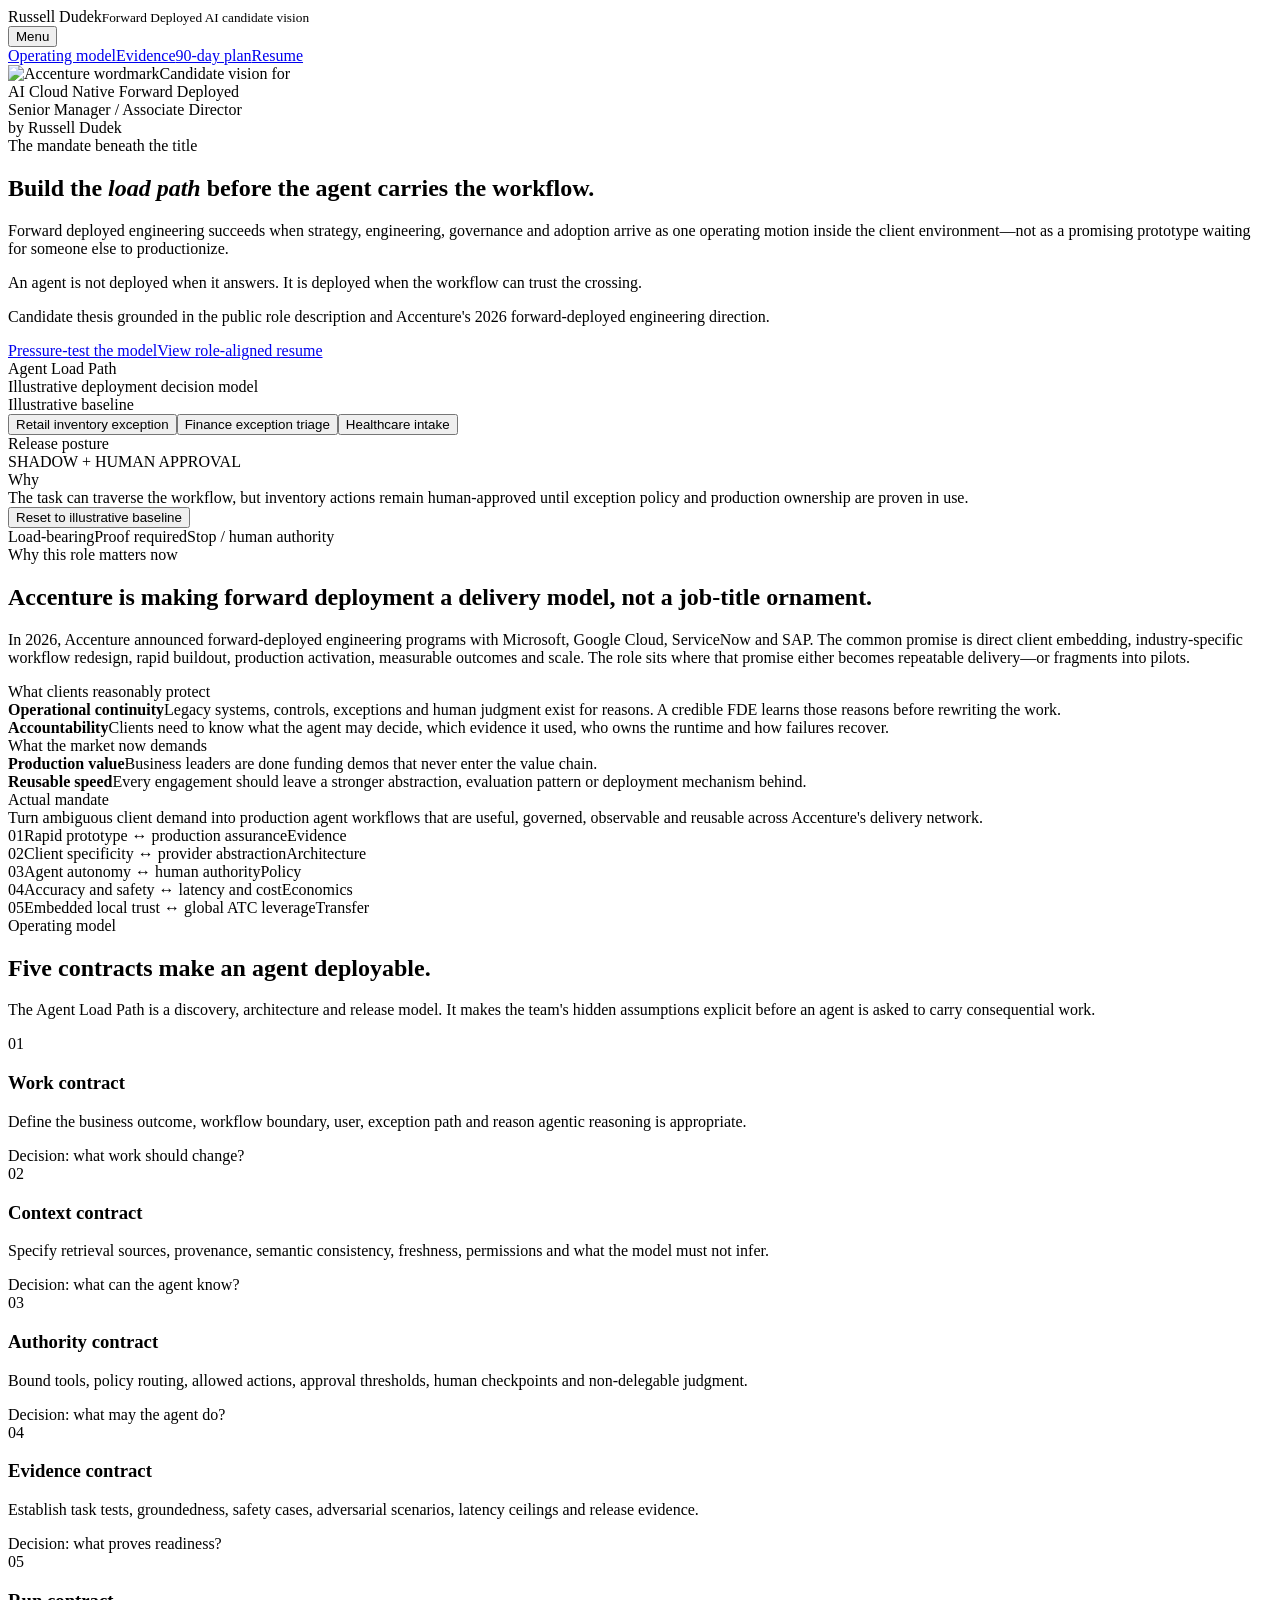
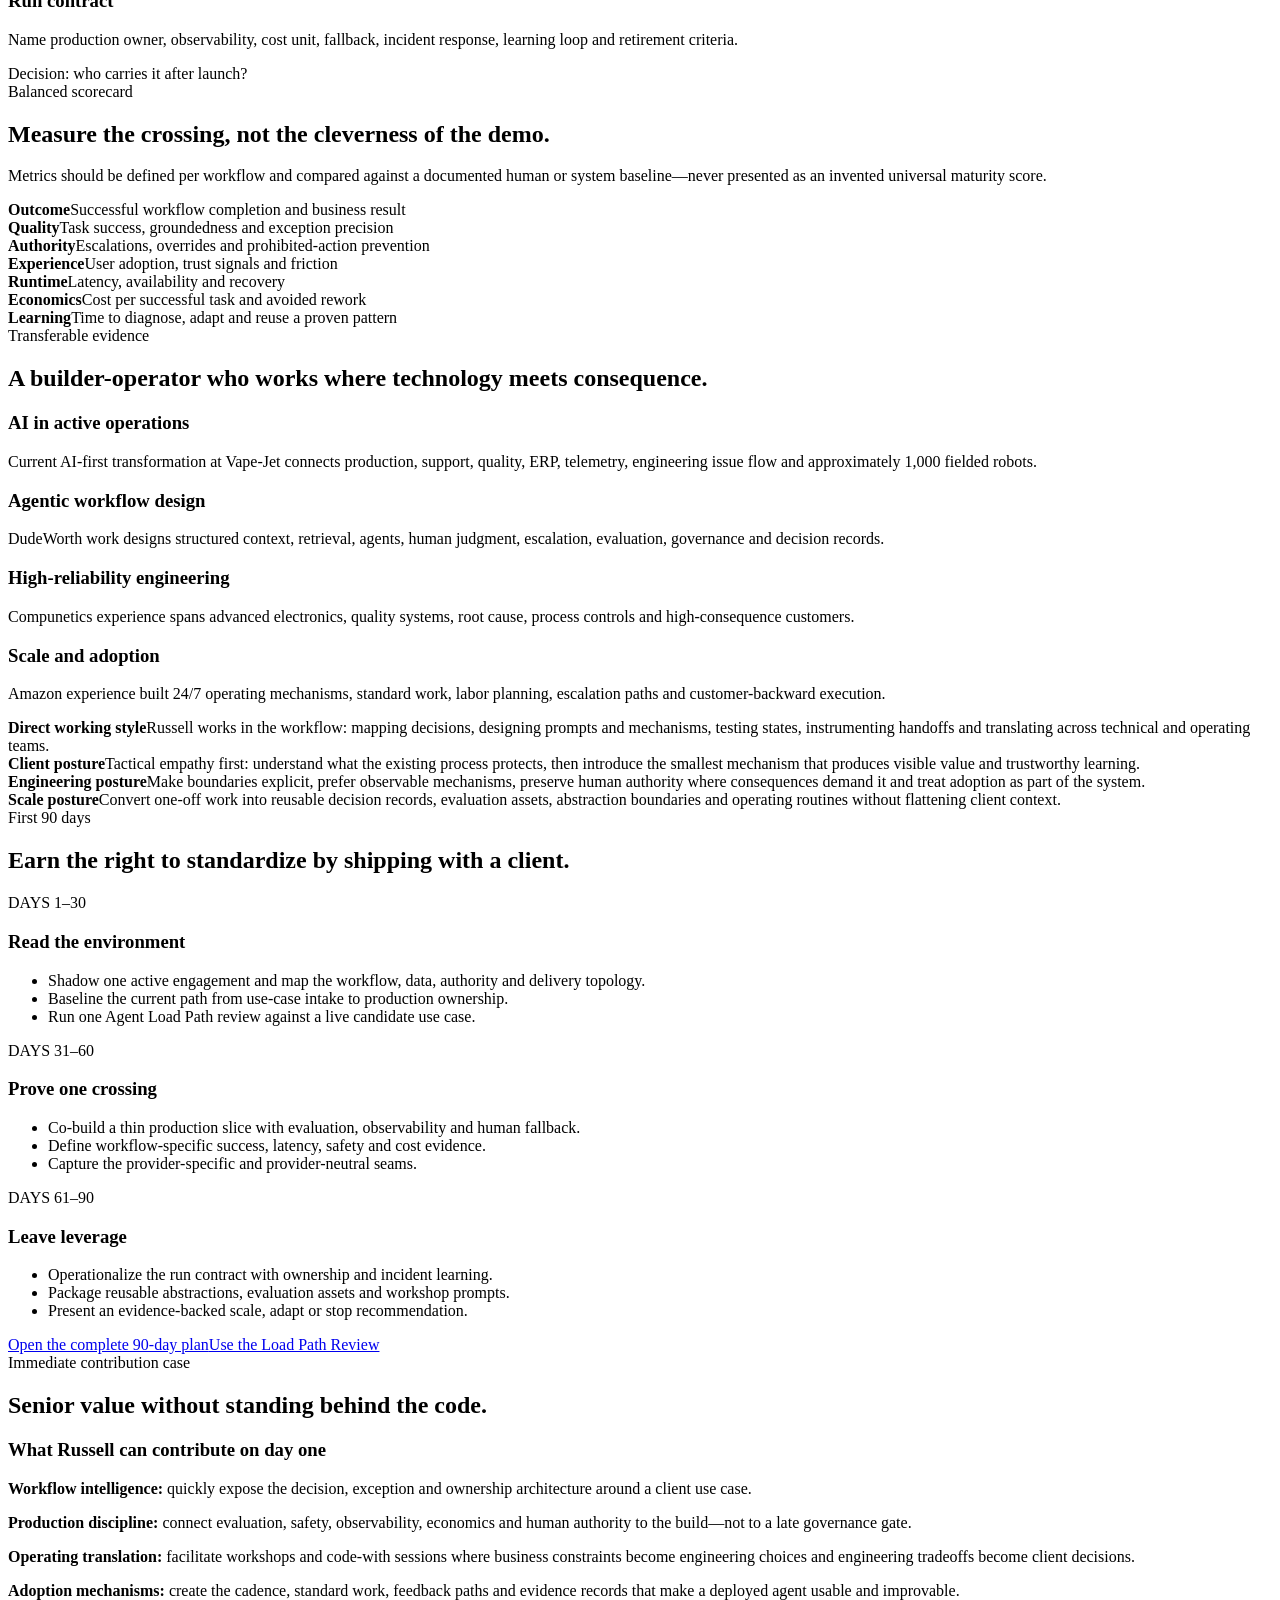
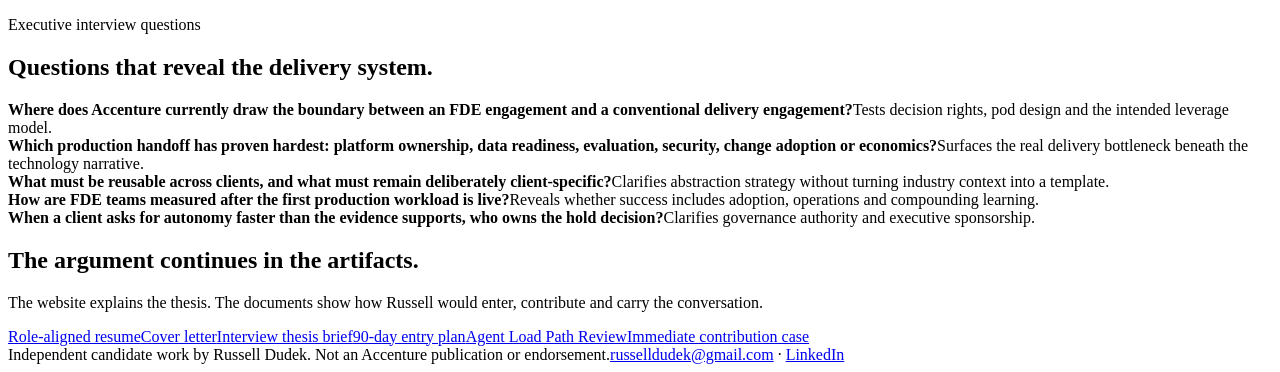
==== index.html @ 2dbcb5f0 "Add Accenture candidate vision" ====
<!doctype html><html lang="en"><head><meta charset="utf-8"><meta name="viewport" content="width=device-width,initial-scale=1"><meta name="theme-color" content="#A100FF"><title>Russell Dudek | Accenture Forward Deployed AI Candidate Vision</title><meta name="description" content="An independent candidate vision for converting enterprise AI ambition into governed production workflows."><link rel="stylesheet" href="styles.css"></head><body><header class="site-header"><div class="shell nav"><div class="candidate-id">Russell Dudek<small>Forward Deployed AI candidate vision</small></div><button class="menu-button" aria-expanded="false" aria-controls="nav-links">Menu</button><nav id="nav-links" class="nav-links"><a href="index.html#model">Operating model</a><a href="index.html#evidence">Evidence</a><a href="90-day-plan.html">90-day plan</a><a href="resume.html">Resume</a></nav></div></header>
<main><section class="hero"><div class="shell"><div class="employer-lockup"><img src="assets/brand/accenture-wordmark.svg" alt="Accenture wordmark"><span>Candidate vision for<br>AI Cloud Native Forward Deployed<br>Senior Manager / Associate Director<br>by Russell Dudek</span></div><div class="hero-grid"><div><div class="eyebrow">The mandate beneath the title</div><h1>Build the <em>load path</em> before the agent carries the workflow.</h1><p class="hero-lede">Forward deployed engineering succeeds when strategy, engineering, governance and adoption arrive as one operating motion inside the client environment—not as a promising prototype waiting for someone else to productionize.</p><div class="thesis">An agent is not deployed when it answers. It is deployed when the workflow can trust the crossing.</div><p class="subtle">Candidate thesis grounded in the public role description and Accenture's 2026 forward-deployed engineering direction.</p><div class="hero-actions"><a class="button primary" href="#model">Pressure-test the model</a><a class="button secondary" href="resume.html">View role-aligned resume</a></div></div>
<div class="bridge-console" aria-label="Interactive Agent Load Path"><div class="console-top"><div><div class="console-title">Agent Load Path</div><div class="subtle">Illustrative deployment decision model</div></div><div class="baseline">Illustrative baseline</div></div><div class="scenario-controls" role="group" aria-label="Choose a workflow scenario"><button class="scenario-button" data-scenario="retail" aria-pressed="true">Retail inventory exception</button><button class="scenario-button" data-scenario="finance" aria-pressed="false">Finance exception triage</button><button class="scenario-button" data-scenario="health" aria-pressed="false">Healthcare intake</button></div><div class="bridge-stage" data-posture="human"><div class="deck"></div><div class="contract-piers"><div class="pier" data-state="ready" data-short="WORK"></div><div class="pier" data-state="ready" data-short="CONTEXT"></div><div class="pier" data-state="watch" data-short="AUTHORITY"></div><div class="pier" data-state="ready" data-short="EVIDENCE"></div><div class="pier" data-state="watch" data-short="RUN"></div></div><div class="load-pulse" aria-hidden="true"></div><div class="human-ramp" aria-hidden="true"></div></div><div class="posture-panel"><div><div class="posture-label">Release posture</div><div class="posture-value watch">SHADOW + HUMAN APPROVAL</div></div><div><div class="posture-label">Why</div><div class="contract-readout">The task can traverse the workflow, but inventory actions remain human-approved until exception policy and production ownership are proven in use.</div></div></div><button class="reset">Reset to illustrative baseline</button><div class="legend"><span><i class="r"></i>Load-bearing</span><span><i class="w"></i>Proof required</span><span><i class="h"></i>Stop / human authority</span></div></div></div></div></section>
<section class="section tint"><div class="shell"><div class="section-kicker">Why this role matters now</div><h2>Accenture is making forward deployment a delivery model, not a job-title ornament.</h2><p class="section-intro">In 2026, Accenture announced forward-deployed engineering programs with Microsoft, Google Cloud, ServiceNow and SAP. The common promise is direct client embedding, industry-specific workflow redesign, rapid buildout, production activation, measurable outcomes and scale. The role sits where that promise either becomes repeatable delivery—or fragments into pilots.</p><div class="pressure-line"><div class="label">What clients reasonably protect</div><div class="detail"><div><strong>Operational continuity</strong>Legacy systems, controls, exceptions and human judgment exist for reasons. A credible FDE learns those reasons before rewriting the work.</div><div><strong>Accountability</strong>Clients need to know what the agent may decide, which evidence it used, who owns the runtime and how failures recover.</div></div></div><div class="pressure-line"><div class="label">What the market now demands</div><div class="detail"><div><strong>Production value</strong>Business leaders are done funding demos that never enter the value chain.</div><div><strong>Reusable speed</strong>Every engagement should leave a stronger abstraction, evaluation pattern or deployment mechanism behind.</div></div></div></div></section>
<section class="section"><div class="shell mandate"><div><div class="section-kicker">Actual mandate</div><div class="mandate-statement">Turn ambiguous client demand into production agent workflows that are useful, governed, observable and reusable across Accenture's delivery network.</div></div><div class="tension-stack"><div class="tension"><span class="n">01</span><span class="pair">Rapid prototype ↔ production assurance</span><span class="bridge-word">Evidence</span></div><div class="tension"><span class="n">02</span><span class="pair">Client specificity ↔ provider abstraction</span><span class="bridge-word">Architecture</span></div><div class="tension"><span class="n">03</span><span class="pair">Agent autonomy ↔ human authority</span><span class="bridge-word">Policy</span></div><div class="tension"><span class="n">04</span><span class="pair">Accuracy and safety ↔ latency and cost</span><span class="bridge-word">Economics</span></div><div class="tension"><span class="n">05</span><span class="pair">Embedded local trust ↔ global ATC leverage</span><span class="bridge-word">Transfer</span></div></div></div></section>
<section id="model" class="section tint"><div class="shell"><div class="section-kicker">Operating model</div><h2>Five contracts make an agent deployable.</h2><p class="section-intro">The Agent Load Path is a discovery, architecture and release model. It makes the team's hidden assumptions explicit before an agent is asked to carry consequential work.</p><div class="contracts"><div class="contract-row"><div class="num">01</div><h3>Work contract</h3><p>Define the business outcome, workflow boundary, user, exception path and reason agentic reasoning is appropriate.</p><div class="decision">Decision: what work should change?</div></div><div class="contract-row"><div class="num">02</div><h3>Context contract</h3><p>Specify retrieval sources, provenance, semantic consistency, freshness, permissions and what the model must not infer.</p><div class="decision">Decision: what can the agent know?</div></div><div class="contract-row"><div class="num">03</div><h3>Authority contract</h3><p>Bound tools, policy routing, allowed actions, approval thresholds, human checkpoints and non-delegable judgment.</p><div class="decision">Decision: what may the agent do?</div></div><div class="contract-row"><div class="num">04</div><h3>Evidence contract</h3><p>Establish task tests, groundedness, safety cases, adversarial scenarios, latency ceilings and release evidence.</p><div class="decision">Decision: what proves readiness?</div></div><div class="contract-row"><div class="num">05</div><h3>Run contract</h3><p>Name production owner, observability, cost unit, fallback, incident response, learning loop and retirement criteria.</p><div class="decision">Decision: who carries it after launch?</div></div></div></div></section>
<section class="section dark"><div class="shell"><div class="section-kicker">Balanced scorecard</div><h2>Measure the crossing, not the cleverness of the demo.</h2><p class="section-intro">Metrics should be defined per workflow and compared against a documented human or system baseline—never presented as an invented universal maturity score.</p><div class="scorecard"><div class="metric"><b>Outcome</b><span>Successful workflow completion and business result</span></div><div class="metric"><b>Quality</b><span>Task success, groundedness and exception precision</span></div><div class="metric"><b>Authority</b><span>Escalations, overrides and prohibited-action prevention</span></div><div class="metric"><b>Experience</b><span>User adoption, trust signals and friction</span></div><div class="metric"><b>Runtime</b><span>Latency, availability and recovery</span></div><div class="metric"><b>Economics</b><span>Cost per successful task and avoided rework</span></div><div class="metric"><b>Learning</b><span>Time to diagnose, adapt and reuse a proven pattern</span></div></div></div></section>
<section id="evidence" class="section"><div class="shell"><div class="section-kicker">Transferable evidence</div><h2>A builder-operator who works where technology meets consequence.</h2><div class="proof-map"><div class="proof-rail"><div class="proof-item"><h3>AI in active operations</h3><p>Current AI-first transformation at Vape-Jet connects production, support, quality, ERP, telemetry, engineering issue flow and approximately 1,000 fielded robots.</p></div><div class="proof-item"><h3>Agentic workflow design</h3><p>DudeWorth work designs structured context, retrieval, agents, human judgment, escalation, evaluation, governance and decision records.</p></div><div class="proof-item"><h3>High-reliability engineering</h3><p>Compunetics experience spans advanced electronics, quality systems, root cause, process controls and high-consequence customers.</p></div><div class="proof-item"><h3>Scale and adoption</h3><p>Amazon experience built 24/7 operating mechanisms, standard work, labor planning, escalation paths and customer-backward execution.</p></div></div><div class="evidence-table"><div class="evidence-row"><b>Direct working style</b><span>Russell works in the workflow: mapping decisions, designing prompts and mechanisms, testing states, instrumenting handoffs and translating across technical and operating teams.</span></div><div class="evidence-row"><b>Client posture</b><span>Tactical empathy first: understand what the existing process protects, then introduce the smallest mechanism that produces visible value and trustworthy learning.</span></div><div class="evidence-row"><b>Engineering posture</b><span>Make boundaries explicit, prefer observable mechanisms, preserve human authority where consequences demand it and treat adoption as part of the system.</span></div><div class="evidence-row"><b>Scale posture</b><span>Convert one-off work into reusable decision records, evaluation assets, abstraction boundaries and operating routines without flattening client context.</span></div></div></div></div></section>
<section class="section tint"><div class="shell"><div class="section-kicker">First 90 days</div><h2>Earn the right to standardize by shipping with a client.</h2><div class="timeline"><div class="phase"><div class="days">DAYS 1–30</div><h3>Read the environment</h3><ul><li>Shadow one active engagement and map the workflow, data, authority and delivery topology.</li><li>Baseline the current path from use-case intake to production ownership.</li><li>Run one Agent Load Path review against a live candidate use case.</li></ul></div><div class="phase"><div class="days">DAYS 31–60</div><h3>Prove one crossing</h3><ul><li>Co-build a thin production slice with evaluation, observability and human fallback.</li><li>Define workflow-specific success, latency, safety and cost evidence.</li><li>Capture the provider-specific and provider-neutral seams.</li></ul></div><div class="phase"><div class="days">DAYS 61–90</div><h3>Leave leverage</h3><ul><li>Operationalize the run contract with ownership and incident learning.</li><li>Package reusable abstractions, evaluation assets and workshop prompts.</li><li>Present an evidence-backed scale, adapt or stop recommendation.</li></ul></div></div><div class="hero-actions"><a class="button primary" href="90-day-plan.html">Open the complete 90-day plan</a><a class="button" href="agent-load-path-review.html">Use the Load Path Review</a></div></div></section>
<section class="section"><div class="shell"><div class="section-kicker">Immediate contribution case</div><h2>Senior value without standing behind the code.</h2><div class="affirmative-case"><h3>What Russell can contribute on day one</h3><div><p><b>Workflow intelligence:</b> quickly expose the decision, exception and ownership architecture around a client use case.</p><p><b>Production discipline:</b> connect evaluation, safety, observability, economics and human authority to the build—not to a late governance gate.</p><p><b>Operating translation:</b> facilitate workshops and code-with sessions where business constraints become engineering choices and engineering tradeoffs become client decisions.</p><p><b>Adoption mechanisms:</b> create the cadence, standard work, feedback paths and evidence records that make a deployed agent usable and improvable.</p></div></div></div></section>
<section class="section tint"><div class="shell"><div class="section-kicker">Executive interview questions</div><h2>Questions that reveal the delivery system.</h2><div class="question-list"><div class="question"><div><b>Where does Accenture currently draw the boundary between an FDE engagement and a conventional delivery engagement?</b><span>Tests decision rights, pod design and the intended leverage model.</span></div></div><div class="question"><div><b>Which production handoff has proven hardest: platform ownership, data readiness, evaluation, security, change adoption or economics?</b><span>Surfaces the real delivery bottleneck beneath the technology narrative.</span></div></div><div class="question"><div><b>What must be reusable across clients, and what must remain deliberately client-specific?</b><span>Clarifies abstraction strategy without turning industry context into a template.</span></div></div><div class="question"><div><b>How are FDE teams measured after the first production workload is live?</b><span>Reveals whether success includes adoption, operations and compounding learning.</span></div></div><div class="question"><div><b>When a client asks for autonomy faster than the evidence supports, who owns the hold decision?</b><span>Clarifies governance authority and executive sponsorship.</span></div></div></div></div></section>
<section class="cta-band"><div class="shell cta-grid"><div><h2>The argument continues in the artifacts.</h2><p>The website explains the thesis. The documents show how Russell would enter, contribute and carry the conversation.</p></div><div class="cta-links"><a href="resume.html">Role-aligned resume</a><a href="cover-letter.html">Cover letter</a><a href="interview-brief.html">Interview thesis brief</a><a href="90-day-plan.html">90-day entry plan</a><a href="agent-load-path-review.html">Agent Load Path Review</a><a href="contribution-case.html">Immediate contribution case</a></div></div></section></main><footer class="footer"><div class="shell footer-grid"><span>Independent candidate work by Russell Dudek. Not an Accenture publication or endorsement.</span><span><a href="mailto:russelldudek@gmail.com">russelldudek@gmail.com</a> · <a href="https://www.linkedin.com/in/russelldudek">LinkedIn</a></span></div></footer><script src="app.js"></script></body></html>
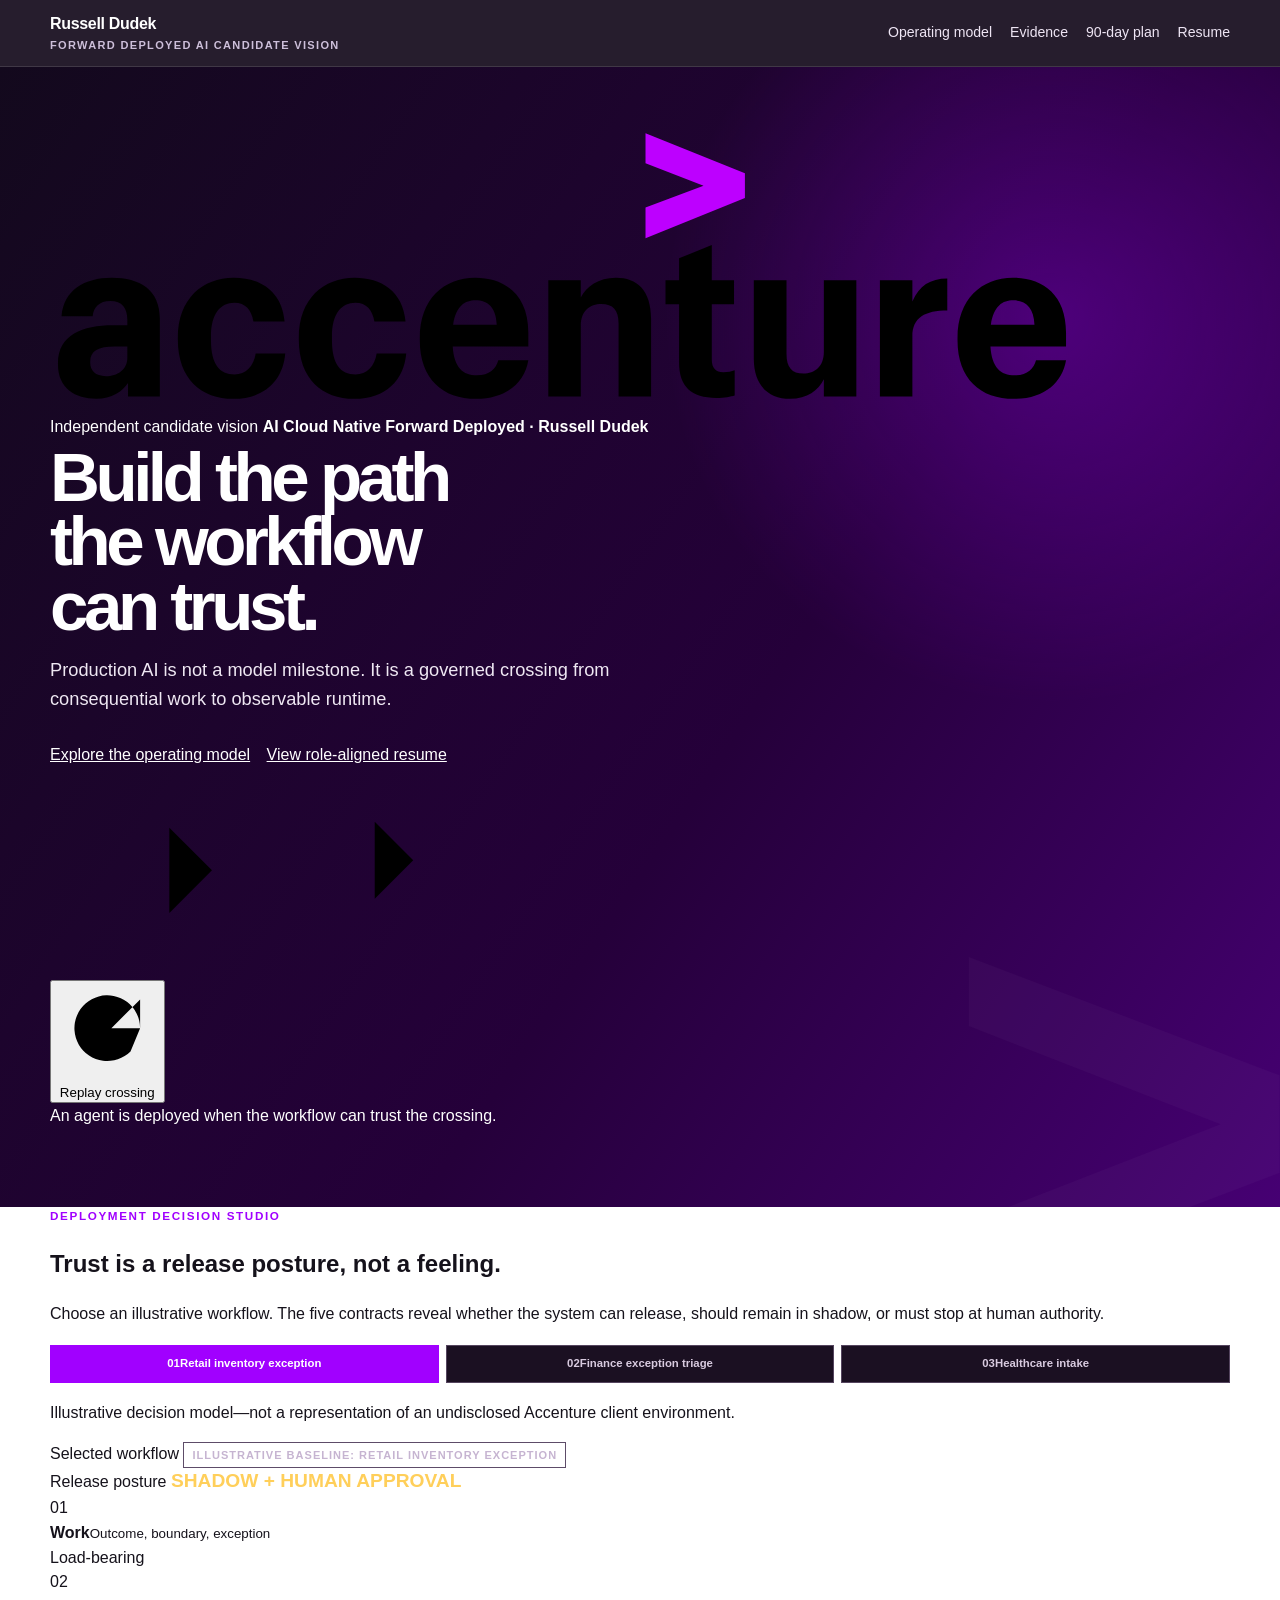
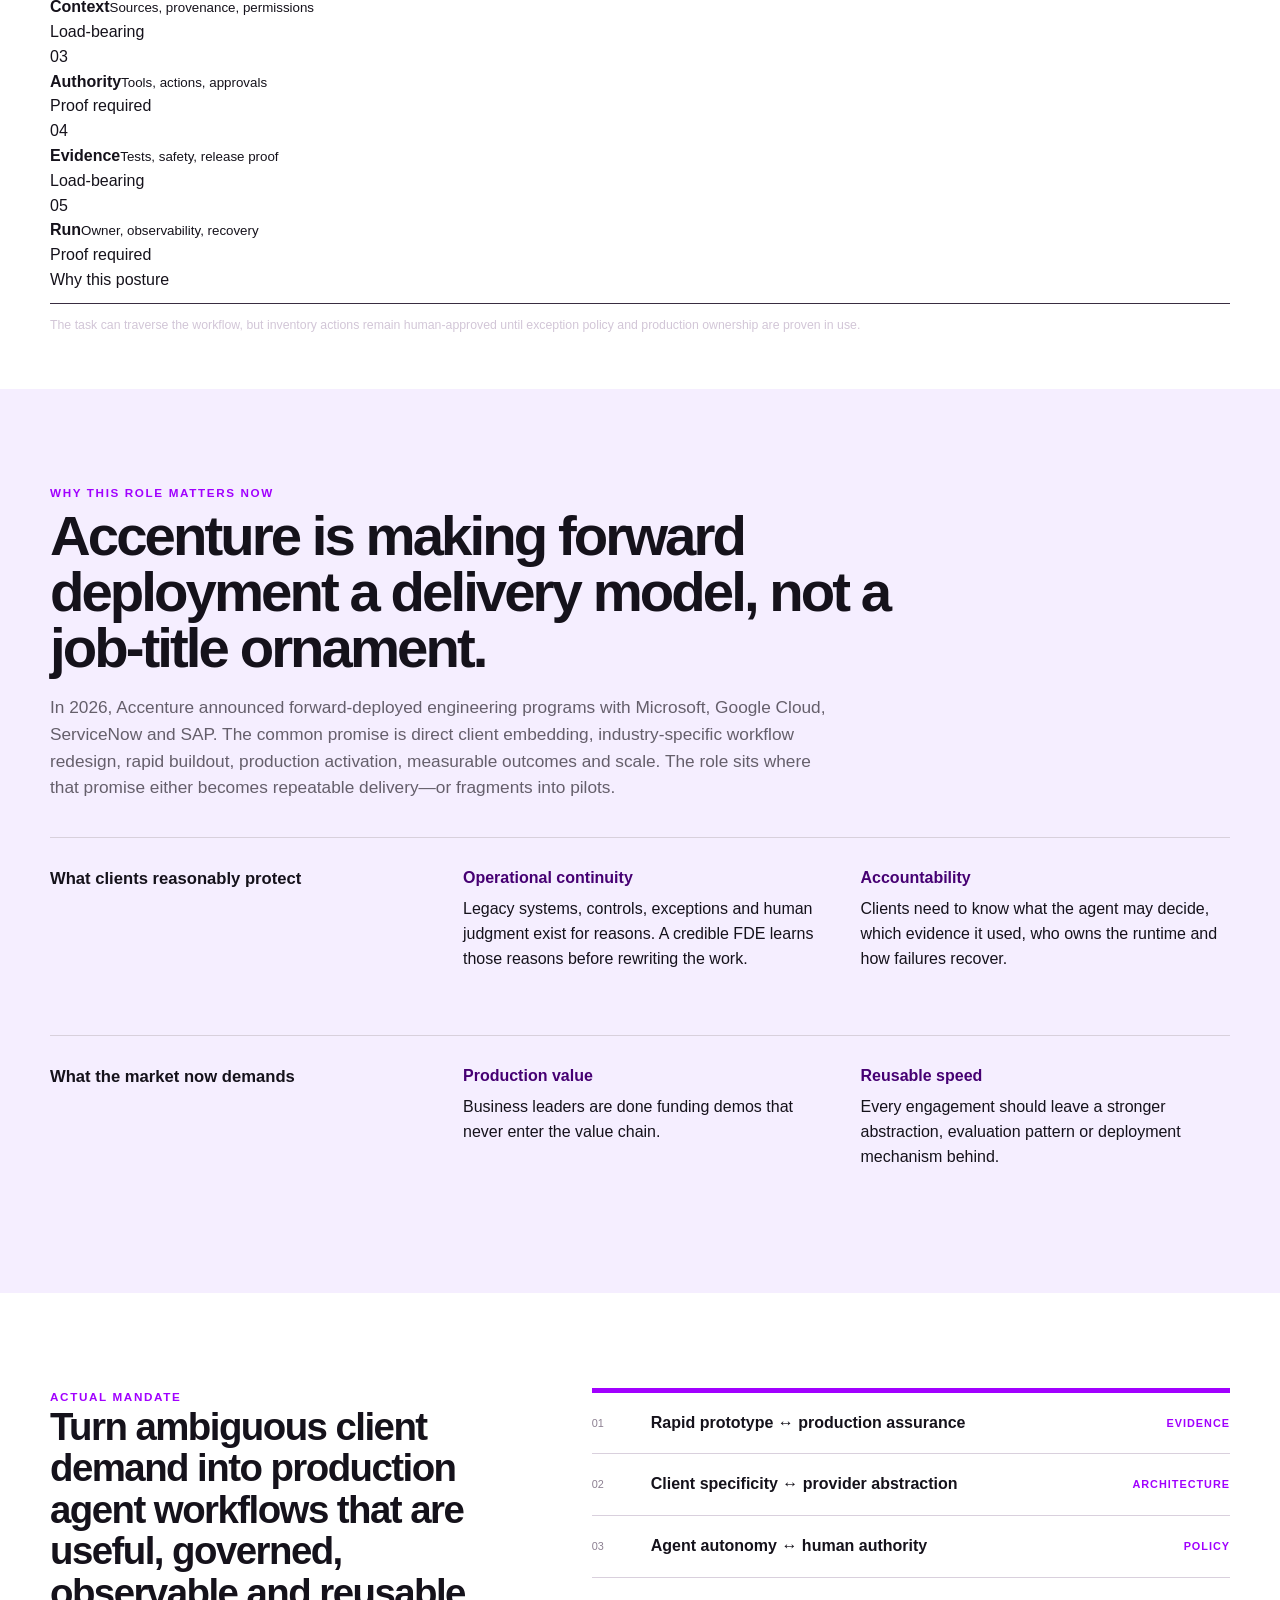
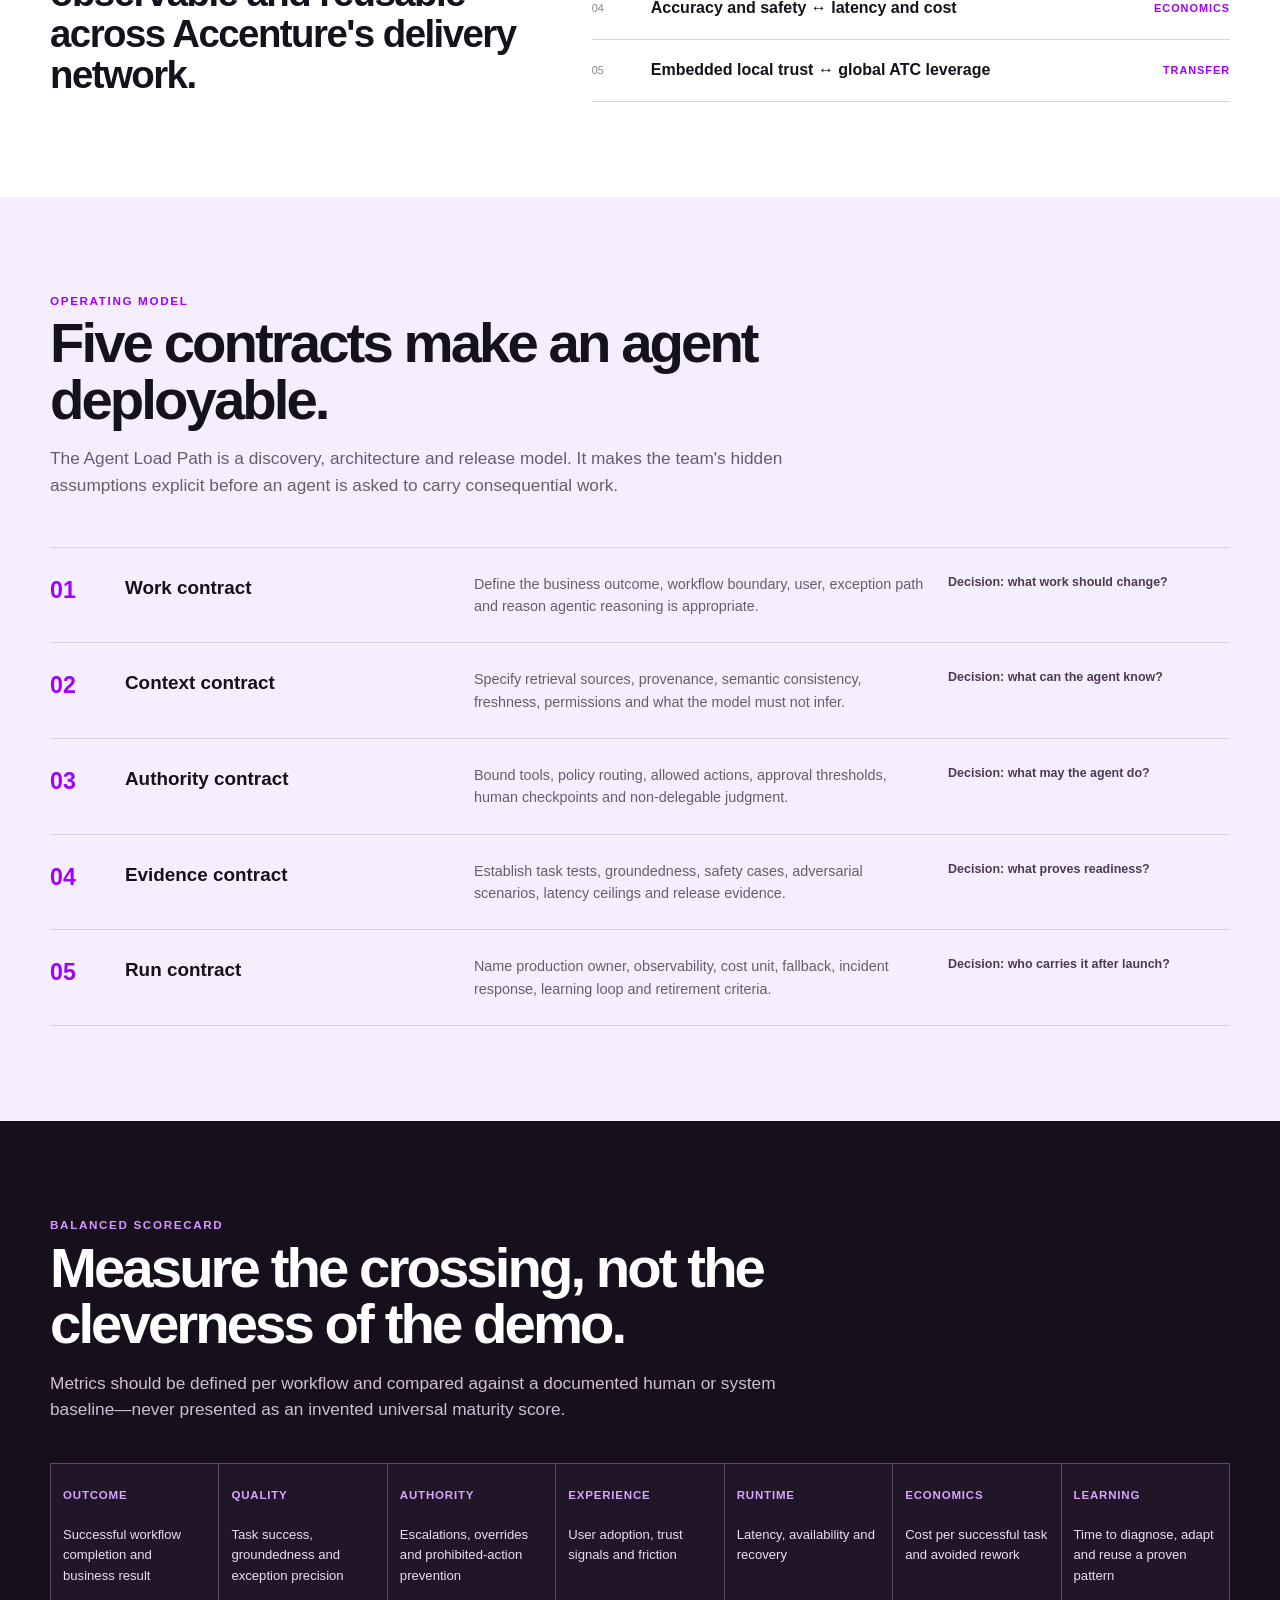
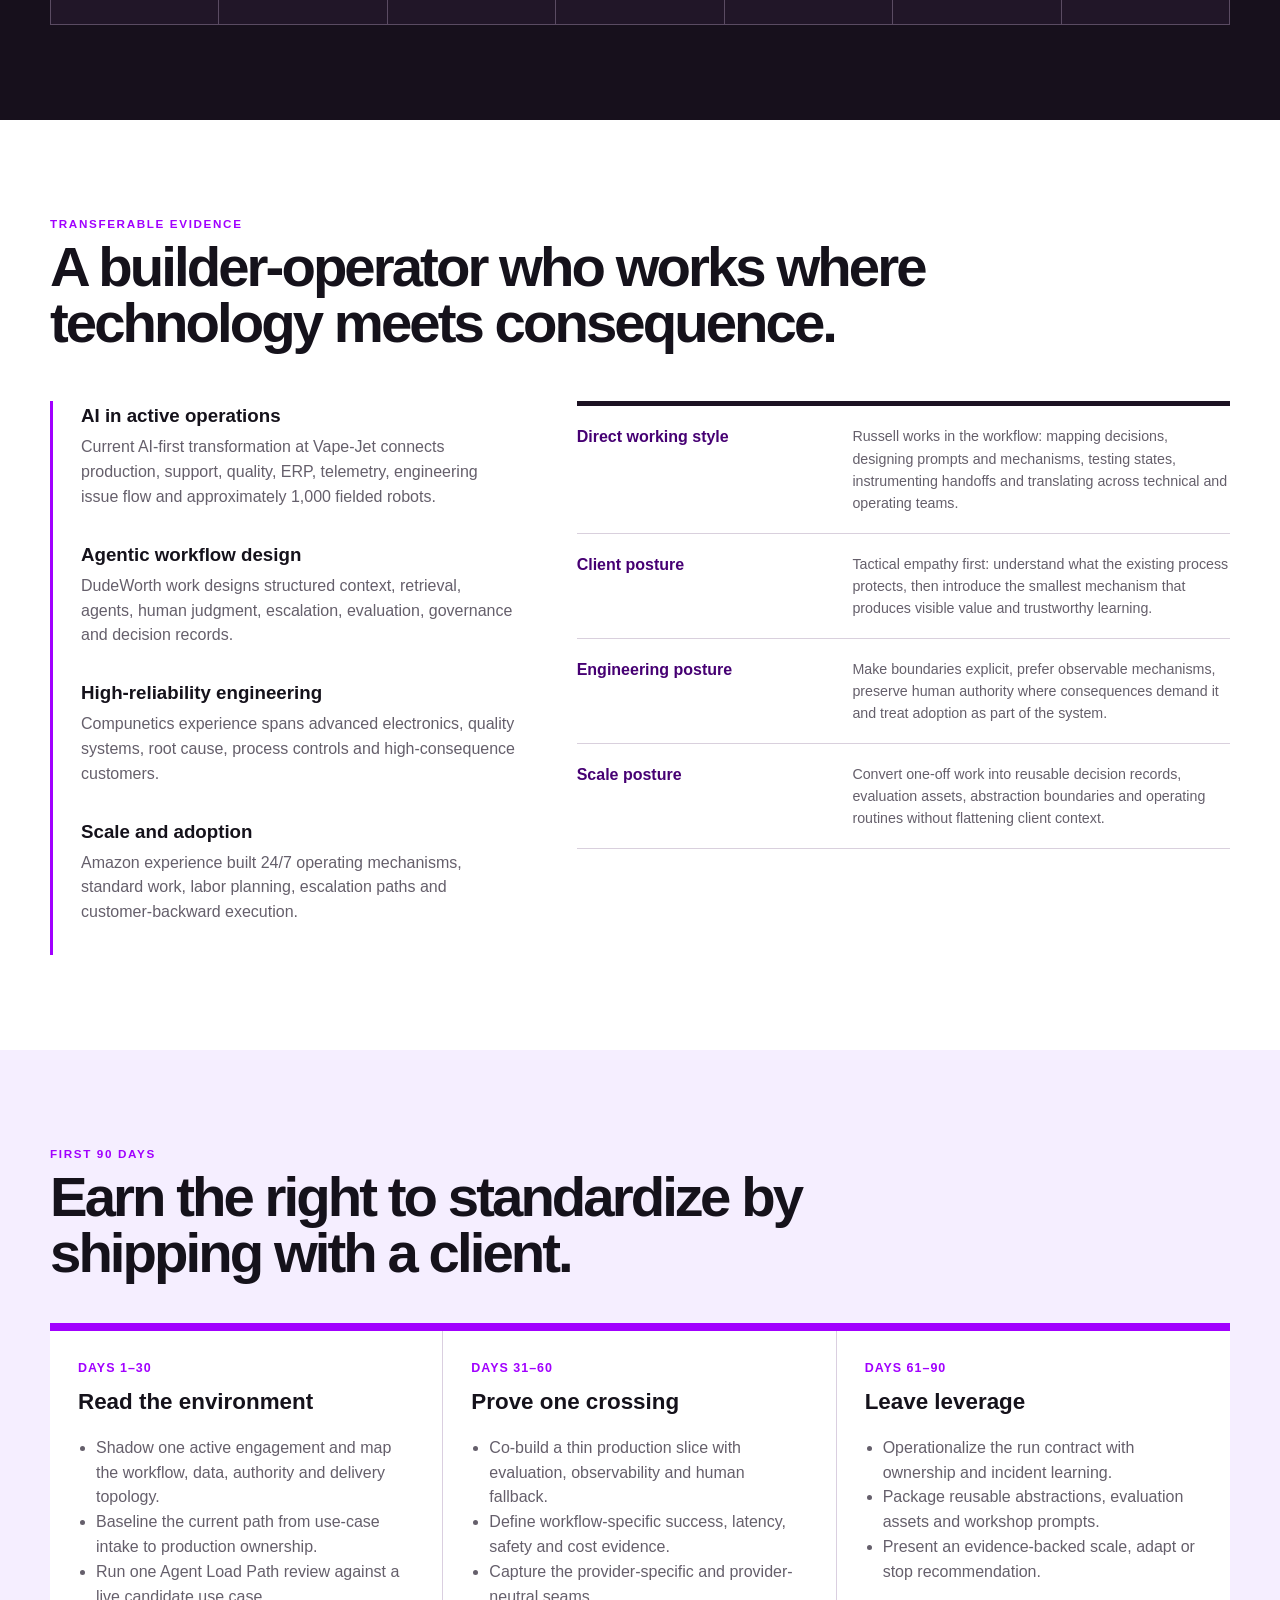
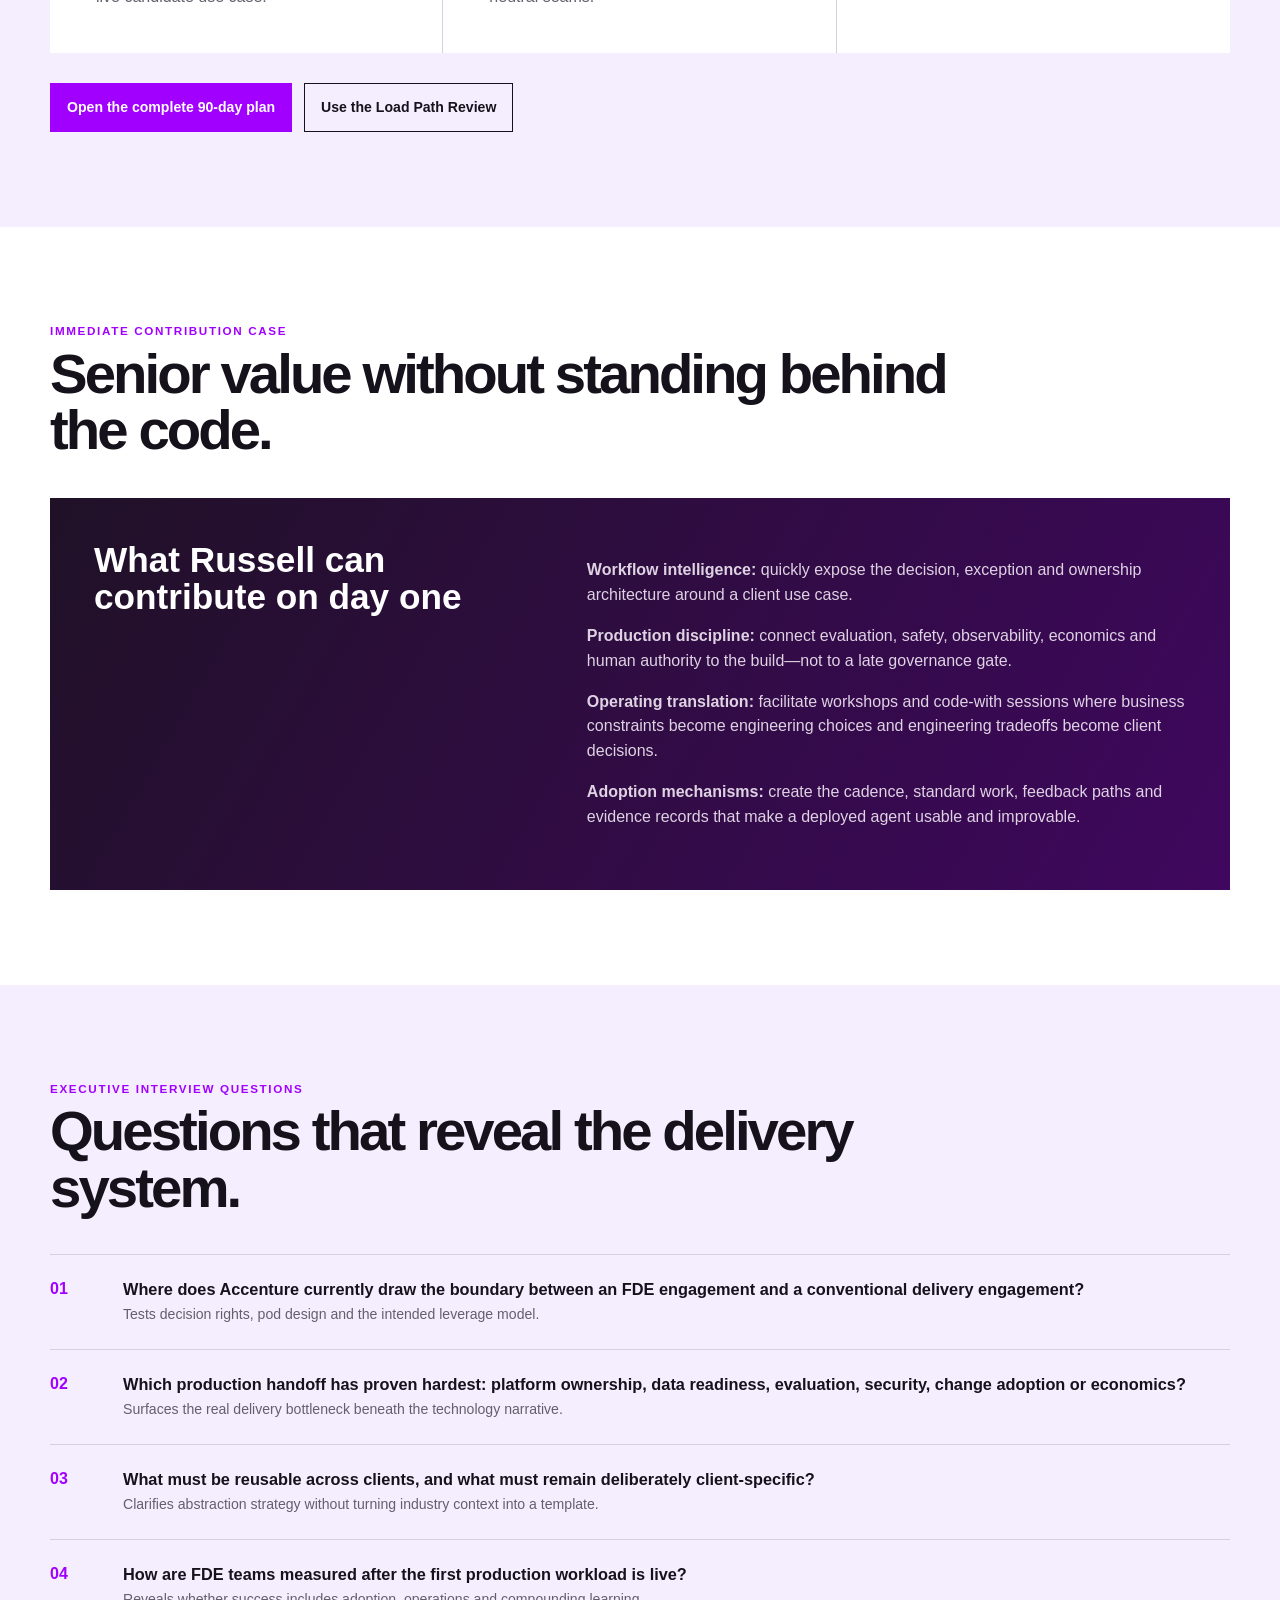
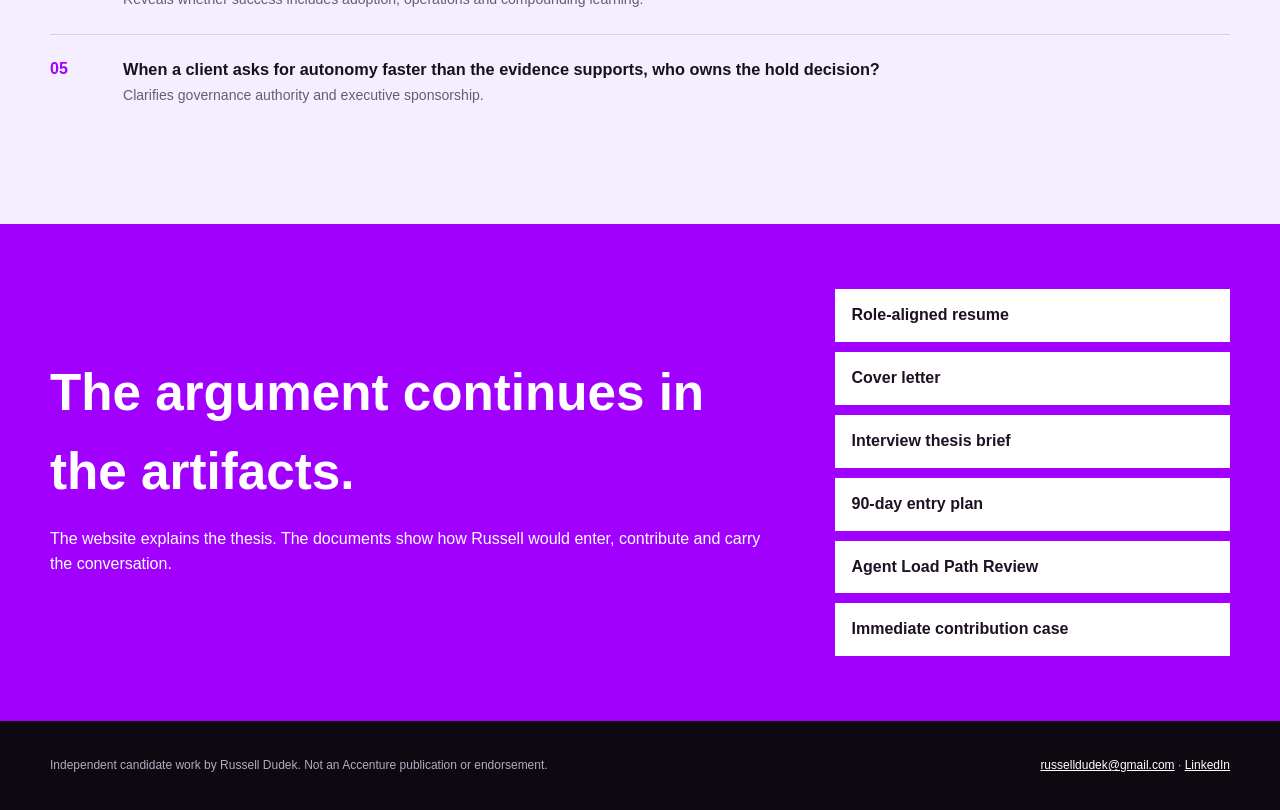
==== commit d1729547: "Redesign hero as editorial monolith" ====
--- a/index.html
+++ b/index.html
@@ -1,6 +1,92 @@
-<!doctype html><html lang="en"><head><meta charset="utf-8"><meta name="viewport" content="width=device-width,initial-scale=1"><meta name="theme-color" content="#A100FF"><title>Russell Dudek | Accenture Forward Deployed AI Candidate Vision</title><meta name="description" content="An independent candidate vision for converting enterprise AI ambition into governed production workflows."><link rel="stylesheet" href="styles.css"></head><body><header class="site-header"><div class="shell nav"><div class="candidate-id">Russell Dudek<small>Forward Deployed AI candidate vision</small></div><button class="menu-button" aria-expanded="false" aria-controls="nav-links">Menu</button><nav id="nav-links" class="nav-links"><a href="index.html#model">Operating model</a><a href="index.html#evidence">Evidence</a><a href="90-day-plan.html">90-day plan</a><a href="resume.html">Resume</a></nav></div></header>
-<main><section class="hero"><div class="shell"><div class="employer-lockup"><img src="assets/brand/accenture-wordmark.svg" alt="Accenture wordmark"><span>Candidate vision for<br>AI Cloud Native Forward Deployed<br>Senior Manager / Associate Director<br>by Russell Dudek</span></div><div class="hero-grid"><div><div class="eyebrow">The mandate beneath the title</div><h1>Build the <em>load path</em> before the agent carries the workflow.</h1><p class="hero-lede">Forward deployed engineering succeeds when strategy, engineering, governance and adoption arrive as one operating motion inside the client environment—not as a promising prototype waiting for someone else to productionize.</p><div class="thesis">An agent is not deployed when it answers. It is deployed when the workflow can trust the crossing.</div><p class="subtle">Candidate thesis grounded in the public role description and Accenture's 2026 forward-deployed engineering direction.</p><div class="hero-actions"><a class="button primary" href="#model">Pressure-test the model</a><a class="button secondary" href="resume.html">View role-aligned resume</a></div></div>
-<div class="bridge-console" aria-label="Interactive Agent Load Path"><div class="console-top"><div><div class="console-title">Agent Load Path</div><div class="subtle">Illustrative deployment decision model</div></div><div class="baseline">Illustrative baseline</div></div><div class="scenario-controls" role="group" aria-label="Choose a workflow scenario"><button class="scenario-button" data-scenario="retail" aria-pressed="true">Retail inventory exception</button><button class="scenario-button" data-scenario="finance" aria-pressed="false">Finance exception triage</button><button class="scenario-button" data-scenario="health" aria-pressed="false">Healthcare intake</button></div><div class="bridge-stage" data-posture="human"><div class="deck"></div><div class="contract-piers"><div class="pier" data-state="ready" data-short="WORK"></div><div class="pier" data-state="ready" data-short="CONTEXT"></div><div class="pier" data-state="watch" data-short="AUTHORITY"></div><div class="pier" data-state="ready" data-short="EVIDENCE"></div><div class="pier" data-state="watch" data-short="RUN"></div></div><div class="load-pulse" aria-hidden="true"></div><div class="human-ramp" aria-hidden="true"></div></div><div class="posture-panel"><div><div class="posture-label">Release posture</div><div class="posture-value watch">SHADOW + HUMAN APPROVAL</div></div><div><div class="posture-label">Why</div><div class="contract-readout">The task can traverse the workflow, but inventory actions remain human-approved until exception policy and production ownership are proven in use.</div></div></div><button class="reset">Reset to illustrative baseline</button><div class="legend"><span><i class="r"></i>Load-bearing</span><span><i class="w"></i>Proof required</span><span><i class="h"></i>Stop / human authority</span></div></div></div></div></section>
+<!doctype html><html lang="en"><head><meta charset="utf-8"><meta name="viewport" content="width=device-width,initial-scale=1"><meta name="theme-color" content="#A100FF"><title>Russell Dudek | Accenture Forward Deployed AI Candidate Vision</title><meta name="description" content="An independent candidate vision for converting enterprise AI ambition into governed production workflows."><link rel="stylesheet" href="styles.css"><link rel="stylesheet" href="redesign.css"></head><body><header class="site-header"><div class="shell nav"><div class="candidate-id">Russell Dudek<small>Forward Deployed AI candidate vision</small></div><button class="menu-button" aria-expanded="false" aria-controls="nav-links">Menu</button><nav id="nav-links" class="nav-links"><a href="index.html#model">Operating model</a><a href="index.html#evidence">Evidence</a><a href="90-day-plan.html">90-day plan</a><a href="resume.html">Resume</a></nav></div></header>
+<main><section class="hero hero-monolith">
+  <div class="hero-atmosphere" aria-hidden="true"></div>
+  <div class="shell hero-shell">
+    <div class="hero-brandline">
+      <img src="assets/brand/accenture-wordmark.svg" alt="Accenture wordmark">
+      <div class="hero-brandcopy">
+        <span>Independent candidate vision</span>
+        <strong>AI Cloud Native Forward Deployed · Russell Dudek</strong>
+      </div>
+    </div>
+
+    <div class="hero-composition">
+      <div class="hero-copy">
+        <h1>Build the path<br><span>the workflow</span><br>can trust.</h1>
+        <p class="hero-lede">Production AI is not a model milestone. It is a governed crossing from consequential work to observable runtime.</p>
+        <div class="hero-actions editorial-actions">
+          <a class="editorial-link" href="#model">Explore the operating model
+            <svg viewBox="0 0 24 24" aria-hidden="true"><path d="M5 12h13M14 7l5 5-5 5"/></svg>
+          </a>
+          <a class="editorial-link secondary-link" href="resume.html">View role-aligned resume
+            <svg viewBox="0 0 24 24" aria-hidden="true"><path d="M5 12h13M14 7l5 5-5 5"/></svg>
+          </a>
+        </div>
+      </div>
+
+      <div class="hero-crossing is-running" role="img" aria-label="Five architectural planes align into a trustworthy path from client work to production runtime.">
+        <div class="crossing-sculpture" aria-hidden="true">
+          <div class="crossing-plane plane-one" style="--i:0"><span></span></div>
+          <div class="crossing-plane plane-two" style="--i:1"><span></span></div>
+          <div class="crossing-plane plane-three" style="--i:2"><span></span></div>
+          <div class="crossing-plane plane-four" style="--i:3"><span></span></div>
+          <div class="crossing-plane plane-five" style="--i:4"><span></span></div>
+          <div class="crossing-axis"></div>
+          <div class="crossing-signal"></div>
+          <div class="crossing-destination"></div>
+        </div>
+        <button class="crossing-replay" type="button" data-crossing-replay aria-label="Replay the architectural crossing animation">
+          <svg viewBox="0 0 24 24" aria-hidden="true"><path d="M20 11a8 8 0 1 0-2.34 5.66M20 4v7h-7"/></svg>
+          <span>Replay crossing</span>
+        </button>
+      </div>
+    </div>
+
+    <div class="hero-footnote">An agent is deployed when the workflow can trust the crossing.</div>
+  </div>
+</section>
+
+<section class="deployment-studio" aria-labelledby="studio-title">
+  <div class="shell studio-shell">
+    <div class="studio-intro">
+      <div class="section-kicker">Deployment decision studio</div>
+      <h2 id="studio-title">Trust is a release posture, not a feeling.</h2>
+      <p>Choose an illustrative workflow. The five contracts reveal whether the system can release, should remain in shadow, or must stop at human authority.</p>
+      <div class="scenario-controls" role="group" aria-label="Choose an illustrative workflow scenario">
+        <button class="scenario-button" data-scenario="retail" aria-pressed="true"><span>01</span>Retail inventory exception</button>
+        <button class="scenario-button" data-scenario="finance" aria-pressed="false"><span>02</span>Finance exception triage</button>
+        <button class="scenario-button" data-scenario="health" aria-pressed="false"><span>03</span>Healthcare intake</button>
+      </div>
+      <p class="studio-disclaimer">Illustrative decision model—not a representation of an undisclosed Accenture client environment.</p>
+    </div>
+
+    <div class="studio-model" aria-live="polite">
+      <div class="studio-model-head">
+        <div>
+          <span class="studio-label">Selected workflow</span>
+          <strong class="baseline">Illustrative baseline: Retail inventory exception</strong>
+        </div>
+        <div class="posture-summary">
+          <span class="studio-label">Release posture</span>
+          <strong class="posture-value watch">SHADOW + HUMAN APPROVAL</strong>
+        </div>
+      </div>
+
+      <div class="contract-states" aria-label="Five deployment contracts">
+        <div class="contract-state" data-state="ready"><span class="contract-index">01</span><div><strong>Work</strong><small>Outcome, boundary, exception</small></div><span class="state-label">Load-bearing</span></div>
+        <div class="contract-state" data-state="ready"><span class="contract-index">02</span><div><strong>Context</strong><small>Sources, provenance, permissions</small></div><span class="state-label">Load-bearing</span></div>
+        <div class="contract-state" data-state="watch"><span class="contract-index">03</span><div><strong>Authority</strong><small>Tools, actions, approvals</small></div><span class="state-label">Proof required</span></div>
+        <div class="contract-state" data-state="ready"><span class="contract-index">04</span><div><strong>Evidence</strong><small>Tests, safety, release proof</small></div><span class="state-label">Load-bearing</span></div>
+        <div class="contract-state" data-state="watch"><span class="contract-index">05</span><div><strong>Run</strong><small>Owner, observability, recovery</small></div><span class="state-label">Proof required</span></div>
+      </div>
+
+      <div class="studio-verdict">
+        <span class="studio-label">Why this posture</span>
+        <p class="contract-readout">The task can traverse the workflow, but inventory actions remain human-approved until exception policy and production ownership are proven in use.</p>
+      </div>
+    </div>
+  </div>
+</section>
 <section class="section tint"><div class="shell"><div class="section-kicker">Why this role matters now</div><h2>Accenture is making forward deployment a delivery model, not a job-title ornament.</h2><p class="section-intro">In 2026, Accenture announced forward-deployed engineering programs with Microsoft, Google Cloud, ServiceNow and SAP. The common promise is direct client embedding, industry-specific workflow redesign, rapid buildout, production activation, measurable outcomes and scale. The role sits where that promise either becomes repeatable delivery—or fragments into pilots.</p><div class="pressure-line"><div class="label">What clients reasonably protect</div><div class="detail"><div><strong>Operational continuity</strong>Legacy systems, controls, exceptions and human judgment exist for reasons. A credible FDE learns those reasons before rewriting the work.</div><div><strong>Accountability</strong>Clients need to know what the agent may decide, which evidence it used, who owns the runtime and how failures recover.</div></div></div><div class="pressure-line"><div class="label">What the market now demands</div><div class="detail"><div><strong>Production value</strong>Business leaders are done funding demos that never enter the value chain.</div><div><strong>Reusable speed</strong>Every engagement should leave a stronger abstraction, evaluation pattern or deployment mechanism behind.</div></div></div></div></section>
 <section class="section"><div class="shell mandate"><div><div class="section-kicker">Actual mandate</div><div class="mandate-statement">Turn ambiguous client demand into production agent workflows that are useful, governed, observable and reusable across Accenture's delivery network.</div></div><div class="tension-stack"><div class="tension"><span class="n">01</span><span class="pair">Rapid prototype ↔ production assurance</span><span class="bridge-word">Evidence</span></div><div class="tension"><span class="n">02</span><span class="pair">Client specificity ↔ provider abstraction</span><span class="bridge-word">Architecture</span></div><div class="tension"><span class="n">03</span><span class="pair">Agent autonomy ↔ human authority</span><span class="bridge-word">Policy</span></div><div class="tension"><span class="n">04</span><span class="pair">Accuracy and safety ↔ latency and cost</span><span class="bridge-word">Economics</span></div><div class="tension"><span class="n">05</span><span class="pair">Embedded local trust ↔ global ATC leverage</span><span class="bridge-word">Transfer</span></div></div></div></section>
 <section id="model" class="section tint"><div class="shell"><div class="section-kicker">Operating model</div><h2>Five contracts make an agent deployable.</h2><p class="section-intro">The Agent Load Path is a discovery, architecture and release model. It makes the team's hidden assumptions explicit before an agent is asked to carry consequential work.</p><div class="contracts"><div class="contract-row"><div class="num">01</div><h3>Work contract</h3><p>Define the business outcome, workflow boundary, user, exception path and reason agentic reasoning is appropriate.</p><div class="decision">Decision: what work should change?</div></div><div class="contract-row"><div class="num">02</div><h3>Context contract</h3><p>Specify retrieval sources, provenance, semantic consistency, freshness, permissions and what the model must not infer.</p><div class="decision">Decision: what can the agent know?</div></div><div class="contract-row"><div class="num">03</div><h3>Authority contract</h3><p>Bound tools, policy routing, allowed actions, approval thresholds, human checkpoints and non-delegable judgment.</p><div class="decision">Decision: what may the agent do?</div></div><div class="contract-row"><div class="num">04</div><h3>Evidence contract</h3><p>Establish task tests, groundedness, safety cases, adversarial scenarios, latency ceilings and release evidence.</p><div class="decision">Decision: what proves readiness?</div></div><div class="contract-row"><div class="num">05</div><h3>Run contract</h3><p>Name production owner, observability, cost unit, fallback, incident response, learning loop and retirement criteria.</p><div class="decision">Decision: who carries it after launch?</div></div></div></div></section>
--- a/styles.css
+++ b/styles.css
@@ -0,0 +1,6 @@
+@import url('brand-tokens.css');
+*{box-sizing:border-box}html{scroll-behavior:smooth}body{margin:0;color:var(--ink);background:#fff;font-family:"Segoe UI",Aptos,"Helvetica Neue",sans-serif;line-height:1.55}a{color:inherit}img{max-width:100%}.shell{width:min(1180px,calc(100% - 40px));margin:auto}.site-header{position:sticky;top:0;z-index:40;background:rgba(20,10,28,.92);backdrop-filter:blur(16px);border-bottom:1px solid rgba(255,255,255,.12)}.nav{min-height:66px;display:flex;align-items:center;justify-content:space-between;gap:24px;color:white}.candidate-id{font-weight:780;letter-spacing:-.02em}.candidate-id small{display:block;color:#cdbfda;font-size:.69rem;text-transform:uppercase;letter-spacing:.12em;font-weight:600}.nav-links{display:flex;gap:18px;align-items:center}.nav-links a{text-decoration:none;font-size:.88rem;color:#eee5f4}.nav-links a:hover,.nav-links a:focus{color:white}.menu-button{display:none;background:none;border:1px solid #8d7c9c;color:white;padding:.45rem .65rem;border-radius:0;font:inherit}.hero{min-height:830px;color:white;background:radial-gradient(circle at 82% 22%,rgba(161,0,255,.32),transparent 28%),linear-gradient(124deg,#13091d 0%,#25003a 58%,#460073 100%);overflow:hidden;position:relative;padding:58px 0 78px}.hero:after{content:">";position:absolute;right:-.04em;bottom:-.35em;font-size:min(50vw,620px);font-weight:900;color:rgba(255,255,255,.028);line-height:1;pointer-events:none}.employer-lockup{display:inline-flex;align-items:center;gap:14px;background:#fff;padding:13px 17px 12px;border-left:6px solid var(--acn-purple);box-shadow:0 14px 50px rgba(0,0,0,.28)}.employer-lockup img{width:170px;height:auto}.employer-lockup span{color:#3e3544;border-left:1px solid #ddd;padding-left:14px;font-size:.72rem;line-height:1.35;text-transform:uppercase;letter-spacing:.08em}.hero-grid{display:grid;grid-template-columns:minmax(0,.92fr) minmax(530px,1.08fr);gap:52px;align-items:center;margin-top:48px}.eyebrow{font-size:.75rem;text-transform:uppercase;letter-spacing:.16em;color:#d6a1f8;font-weight:800}.hero h1{font-size:clamp(3rem,5.4vw,5.7rem);line-height:.93;letter-spacing:-.065em;margin:.35rem 0 1.15rem;max-width:780px}.hero h1 em{font-style:normal;color:#d891ff}.hero-lede{font-size:1.14rem;max-width:650px;color:#efe8f3}.thesis{margin-top:24px;border-left:4px solid var(--acn-purple);padding:12px 0 12px 18px;font-weight:740;font-size:1.14rem;max-width:620px}.subtle{color:#cbbfd1;font-size:.84rem}.hero-actions{display:flex;gap:12px;flex-wrap:wrap;margin-top:30px}.button{display:inline-flex;align-items:center;justify-content:center;padding:.78rem 1rem;text-decoration:none;border:1px solid currentColor;font-weight:750;font-size:.88rem;min-height:44px}.button.primary{background:var(--acn-purple);color:white;border-color:var(--acn-purple)}.button.secondary{color:white;border-color:#9d8ba9}.button.light{background:#fff;color:#1c1024;border-color:#fff}.button:hover,.button:focus{transform:translateY(-1px)}
+.bridge-console{position:relative;background:#0c0711;border:1px solid rgba(255,255,255,.19);padding:24px;box-shadow:0 30px 80px rgba(0,0,0,.35);min-height:540px}.console-top{display:flex;justify-content:space-between;gap:15px;align-items:flex-start}.console-title{font-weight:800}.baseline{font-size:.69rem;text-transform:uppercase;letter-spacing:.09em;color:#c6b4d1;border:1px solid #5d4c68;padding:6px 8px}.scenario-controls{display:grid;grid-template-columns:repeat(3,1fr);gap:7px;margin:18px 0}.scenario-button{background:#1b1022;color:#d8cadf;border:1px solid #55455f;padding:9px 7px;font:inherit;font-size:.71rem;font-weight:700;cursor:pointer}.scenario-button[aria-pressed="true"]{background:var(--acn-purple);border-color:var(--acn-purple);color:white}.bridge-stage{position:relative;height:210px;margin:15px 0 18px;overflow:hidden;background:linear-gradient(180deg,#15101b 0 43%,#060408 43%);border:1px solid #382b40}.bridge-stage:before{content:"CLIENT WORKFLOW";position:absolute;left:13px;top:12px;font-size:.6rem;letter-spacing:.13em;color:#9889a1}.bridge-stage:after{content:"PRODUCTION OPERATION";position:absolute;right:13px;top:12px;font-size:.6rem;letter-spacing:.13em;color:#9889a1}.deck{position:absolute;left:8%;right:8%;top:70px;height:9px;background:#c6b6cf;box-shadow:0 0 18px rgba(216,156,255,.22)}.deck:before,.deck:after{content:"";position:absolute;top:-18px;width:34px;height:45px;border:3px solid #d6c6de}.deck:before{left:-22px}.deck:after{right:-22px}.contract-piers{position:absolute;left:12%;right:12%;top:79px;bottom:24px;display:grid;grid-template-columns:repeat(5,1fr);gap:13px}.pier{position:relative;background:linear-gradient(90deg,#2f2435,#514259 50%,#2f2435);border-top:5px solid var(--signal-ready);transition:filter .25s,opacity .25s,border-color .25s}.pier:after{content:attr(data-short);position:absolute;left:50%;transform:translateX(-50%);bottom:-21px;font-size:.56rem;letter-spacing:.05em;color:#a597ad;white-space:nowrap}.pier[data-state="watch"]{border-color:var(--signal-watch);filter:saturate(.8)}.pier[data-state="hold"]{border-color:var(--signal-hold);opacity:.62}.load-pulse{position:absolute;left:7%;top:57px;width:24px;height:24px;border-radius:50%;background:white;border:6px solid var(--acn-purple);box-shadow:0 0 25px var(--acn-purple);animation:cross 6s cubic-bezier(.45,.05,.35,1) infinite}.bridge-stage[data-posture="hold"] .load-pulse{animation-name:stall}.bridge-stage[data-posture="human"] .load-pulse{animation-name:handoff}.human-ramp{position:absolute;right:11%;top:80px;width:74px;height:2px;background:var(--signal-watch);transform:rotate(28deg);transform-origin:left;opacity:0}.bridge-stage[data-posture="human"] .human-ramp{opacity:1}.posture-panel{display:grid;grid-template-columns:150px 1fr;gap:16px;align-items:start}.posture-label{font-size:.62rem;color:#a797af;text-transform:uppercase;letter-spacing:.1em}.posture-value{font-size:1.2rem;font-weight:850;color:white}.posture-value.ready{color:var(--signal-ready)}.posture-value.watch{color:var(--signal-watch)}.posture-value.hold{color:var(--signal-hold)}.contract-readout{margin-top:10px;border-top:1px solid #392d41;padding-top:12px;color:#d2c6d7;font-size:.77rem;min-height:74px}.reset{margin-top:12px;background:none;color:#bfaec8;border:0;text-decoration:underline;cursor:pointer;font:inherit;font-size:.7rem}.legend{display:flex;gap:15px;margin-top:12px;color:#9e90a6;font-size:.63rem}.legend i{display:inline-block;width:8px;height:8px;margin-right:5px}.legend .r{background:var(--signal-ready)}.legend .w{background:var(--signal-watch)}.legend .h{background:var(--signal-hold)}@keyframes cross{0%,12%{transform:translateX(0)}82%,100%{transform:translateX(435px)}}@keyframes stall{0%,15%{transform:translateX(0)}58%,100%{transform:translateX(235px)}}@keyframes handoff{0%,15%{transform:translateX(0)}65%,100%{transform:translate(350px,45px)}}
+.section{padding:95px 0}.section.tint{background:var(--acn-mist)}.section.dark{background:#17101c;color:white}.section-kicker{text-transform:uppercase;letter-spacing:.14em;font-size:.73rem;font-weight:850;color:var(--acn-purple)}.section.dark .section-kicker{color:#d995ff}.section h2{font-size:clamp(2.25rem,4.4vw,4.6rem);line-height:1;letter-spacing:-.052em;margin:.35rem 0 1rem;max-width:920px}.section-intro{font-size:1.08rem;max-width:780px;color:var(--muted)}.section.dark .section-intro{color:#cdbfd3}.pressure-line{display:grid;grid-template-columns:1.05fr 1.95fr;border-top:1px solid #d8d0dc;margin-top:36px}.pressure-line>div{padding:28px 0}.pressure-line .label{font-weight:850;font-size:1.04rem}.pressure-line .detail{display:grid;grid-template-columns:1fr 1fr;gap:28px}.pressure-line strong{display:block;color:var(--acn-violet);margin-bottom:6px}.mandate{display:grid;grid-template-columns:.85fr 1.15fr;gap:70px;align-items:start}.mandate-statement{font-size:clamp(1.7rem,3vw,3.1rem);line-height:1.08;font-weight:820;letter-spacing:-.04em}.tension-stack{border-top:5px solid var(--acn-purple)}.tension{display:grid;grid-template-columns:44px 1fr auto;gap:15px;align-items:center;border-bottom:1px solid #d9d0dd;padding:18px 0}.tension .n{font-size:.68rem;color:#8d8092}.tension .pair{font-weight:760}.tension .bridge-word{font-size:.68rem;text-transform:uppercase;letter-spacing:.09em;color:var(--acn-purple);font-weight:800}.contracts{margin-top:48px}.contract-row{display:grid;grid-template-columns:55px 1.05fr 1.45fr .9fr;gap:20px;padding:25px 0;border-top:1px solid #d9d0dd;align-items:start}.contract-row:last-child{border-bottom:1px solid #d9d0dd}.contract-row .num{font-size:1.45rem;color:var(--acn-purple);font-weight:900}.contract-row h3{margin:0;font-size:1.18rem}.contract-row p{margin:0;color:var(--muted);font-size:.9rem}.contract-row .decision{font-size:.78rem;font-weight:780;color:#4b3b53}.scorecard{display:grid;grid-template-columns:repeat(7,1fr);gap:1px;background:#5a4b62;border:1px solid #5a4b62;margin-top:40px}.metric{background:#211628;padding:18px 12px;min-height:160px}.metric b{font-size:.72rem;color:#dba3ff;text-transform:uppercase;letter-spacing:.07em}.metric span{display:block;margin-top:18px;font-size:.82rem;color:#e8deec}.proof-map{display:grid;grid-template-columns:1fr 1.4fr;gap:60px;align-items:start;margin-top:50px}.proof-rail{position:relative;border-left:3px solid var(--acn-purple);padding-left:28px}.proof-item{margin:0 0 30px}.proof-item h3{margin:0 0 5px}.proof-item p{margin:0;color:var(--muted)}.evidence-table{border-top:5px solid #1c1222}.evidence-row{display:grid;grid-template-columns:.8fr 1.2fr;gap:24px;padding:19px 0;border-bottom:1px solid #d9d0dd}.evidence-row b{color:var(--acn-violet)}.evidence-row span{font-size:.89rem;color:var(--muted)}.timeline{display:grid;grid-template-columns:repeat(3,1fr);gap:0;margin-top:42px;border-top:8px solid var(--acn-purple)}.phase{padding:28px;border-right:1px solid #dacfe0;background:white}.phase:last-child{border-right:0}.phase .days{font-weight:900;color:var(--acn-purple);font-size:.78rem;letter-spacing:.08em}.phase h3{font-size:1.4rem;margin:.4rem 0}.phase ul{padding-left:18px;color:var(--muted)}.affirmative-case{background:linear-gradient(120deg,#201127,#3f075e);color:white;padding:44px;display:grid;grid-template-columns:.85fr 1.15fr;gap:50px;margin-top:40px}.affirmative-case h3{font-size:2.2rem;line-height:1.05;margin:0}.affirmative-case p{color:#ded2e3}.question-list{counter-reset:q;margin-top:38px}.question{display:grid;grid-template-columns:55px 1fr;gap:18px;border-top:1px solid #d9d0dd;padding:22px 0}.question:before{counter-increment:q;content:counter(q,decimal-leading-zero);color:var(--acn-purple);font-weight:900}.question b{display:block;font-size:1.02rem}.question span{color:var(--muted);font-size:.88rem}.cta-band{background:var(--acn-purple);color:white;padding:65px 0}.cta-grid{display:grid;grid-template-columns:1.3fr .7fr;gap:50px;align-items:center}.cta-grid h2{margin:0;font-size:clamp(2.2rem,4vw,4rem)}.cta-links{display:flex;flex-direction:column;gap:10px}.cta-links a{background:white;color:#1e1025;text-decoration:none;padding:14px 17px;font-weight:780}.footer{background:#0e0911;color:#b7a9bf;padding:35px 0;font-size:.75rem}.footer-grid{display:flex;justify-content:space-between;gap:30px;flex-wrap:wrap}.footer a{color:white}
+/* Document routes */.document-body{background:#f1edf3}.doc-actions{position:sticky;top:66px;z-index:20;background:#211628;color:white;padding:10px 0}.doc-actions .shell{display:flex;gap:9px;flex-wrap:wrap}.doc-actions a{color:white;border:1px solid #796985;text-decoration:none;padding:7px 10px;font-size:.75rem;font-weight:750}.doc-sheet{width:min(8.5in,calc(100% - 28px));margin:30px auto;background:white;box-shadow:0 20px 50px rgba(24,10,31,.12);padding:.55in;min-height:11in}.doc-header{display:grid;grid-template-columns:1fr auto;gap:25px;border-top:9px solid var(--acn-purple);padding-top:20px;margin-bottom:22px}.doc-header h1{font-size:2rem;line-height:1;margin:0;letter-spacing:-.045em}.doc-header .identity{color:var(--acn-violet);font-weight:760;margin-top:7px}.doc-header .contact{text-align:right;font-size:.72rem;line-height:1.55}.doc-header .contact a{display:block}.doc-title{font-size:1.55rem;font-weight:850;margin:28px 0 8px}.doc-section{margin:24px 0}.doc-section h2{font-size:1rem;text-transform:uppercase;letter-spacing:.09em;color:var(--acn-purple);border-bottom:1px solid #d8d0dc;padding-bottom:5px}.doc-section h3{font-size:.96rem;margin-bottom:4px}.doc-section p,.doc-section li{font-size:.83rem}.doc-grid{display:grid;grid-template-columns:1fr 1fr;gap:28px}.experience{margin:16px 0}.experience-head{display:flex;justify-content:space-between;gap:15px}.experience-head b{font-size:.92rem}.experience-head span{font-size:.75rem;color:#6e6571}.experience p{margin:4px 0;font-size:.81rem}.experience ul{margin:5px 0;padding-left:18px}.doc-callout{border-left:5px solid var(--acn-purple);background:var(--acn-mist);padding:14px 16px;font-size:.85rem}.doc-table{width:100%;border-collapse:collapse;font-size:.75rem}.doc-table th,.doc-table td{border-bottom:1px solid #d9d0dd;text-align:left;vertical-align:top;padding:8px 6px}.doc-table th{color:var(--acn-violet)}.page-break{break-before:page;margin-top:40px}.signature{font-size:1.1rem;font-weight:800;margin-top:20px}.source-note{font-size:.69rem;color:#756b79}.page-mark{display:none}
+@media(max-width:980px){.hero-grid,.mandate,.proof-map,.affirmative-case,.cta-grid{grid-template-columns:1fr}.hero-grid{gap:30px}.bridge-console{max-width:680px}.scorecard{grid-template-columns:repeat(2,1fr)}.metric:last-child{grid-column:span 2}.pressure-line{grid-template-columns:1fr}.pressure-line .detail{padding-top:0}.contract-row{grid-template-columns:45px 1fr}.contract-row p,.contract-row .decision{grid-column:2}.timeline{grid-template-columns:1fr}.phase{border-right:0;border-bottom:1px solid #ddd}.doc-header{grid-template-columns:1fr}.doc-header .contact{text-align:left}.doc-grid{grid-template-columns:1fr}}@media(max-width:760px){.shell{width:min(100% - 26px,1180px)}.nav-links{display:none;position:absolute;left:0;right:0;top:66px;background:#1a1020;padding:17px 20px;flex-direction:column;align-items:flex-start}.nav-links.open{display:flex}.menu-button{display:block}.hero{padding-top:40px;min-height:auto}.hero-grid{grid-template-columns:1fr}.hero h1{font-size:3.2rem}.bridge-console{padding:15px}.scenario-controls{grid-template-columns:1fr}.bridge-stage{height:255px}.contract-piers{left:9%;right:9%;gap:5px}.pier:after{transform:translateX(-50%) rotate(-65deg);transform-origin:center;bottom:-42px}.load-pulse{animation:none!important}.posture-panel{grid-template-columns:1fr}.pressure-line .detail{grid-template-columns:1fr}.contract-row{gap:10px}.scorecard{grid-template-columns:1fr}.metric:last-child{grid-column:auto}.section{padding:70px 0}.section h2{font-size:2.7rem}.document-body .site-header{position:static}.doc-actions{top:0}.doc-sheet{width:100%;margin:0;box-shadow:none;padding:24px;min-height:0}.cta-grid{gap:25px}}@page{size:Letter;margin:.48in}@media print{body{background:white}.site-header,.doc-actions,.footer{display:none!important}.doc-sheet{width:auto;min-height:0;margin:0;box-shadow:none;padding:0}.document-body{background:white}.page-break{break-before:page;margin-top:0}.no-print{display:none!important}.resume-document{font-size:10.5pt;line-height:1.42}.resume-document .doc-header{padding-top:14px;margin-bottom:16px;border-top-width:8px}.resume-document .doc-header h1{font-size:23pt}.resume-document .doc-header .identity{margin-top:3px}.resume-document .doc-header .contact{font-size:8.2pt;line-height:1.4}.resume-document .doc-callout{padding:12px 13px;font-size:9.1pt;margin:14px 0}.resume-document .doc-section{margin:14px 0}.resume-document .doc-section h2{font-size:9.5pt;margin:0 0 7px;padding-bottom:5px}.resume-document .doc-section p,.resume-document .doc-section li{font-size:8.8pt;line-height:1.38}.resume-document .experience{margin:10px 0}.resume-document .experience-head b{font-size:9.5pt}.resume-document .experience-head span{font-size:8pt}.resume-document .experience p{margin:3px 0;font-size:8.7pt}.resume-document .experience ul{margin:4px 0;padding-left:18px}.resume-document .doc-grid{gap:15px}.resume-document .source-note{font-size:8.2pt}}@media(prefers-reduced-motion:reduce){html{scroll-behavior:auto}.load-pulse{animation:none!important;left:auto;right:7%}.button{transition:none}.hero:after{display:none}}
